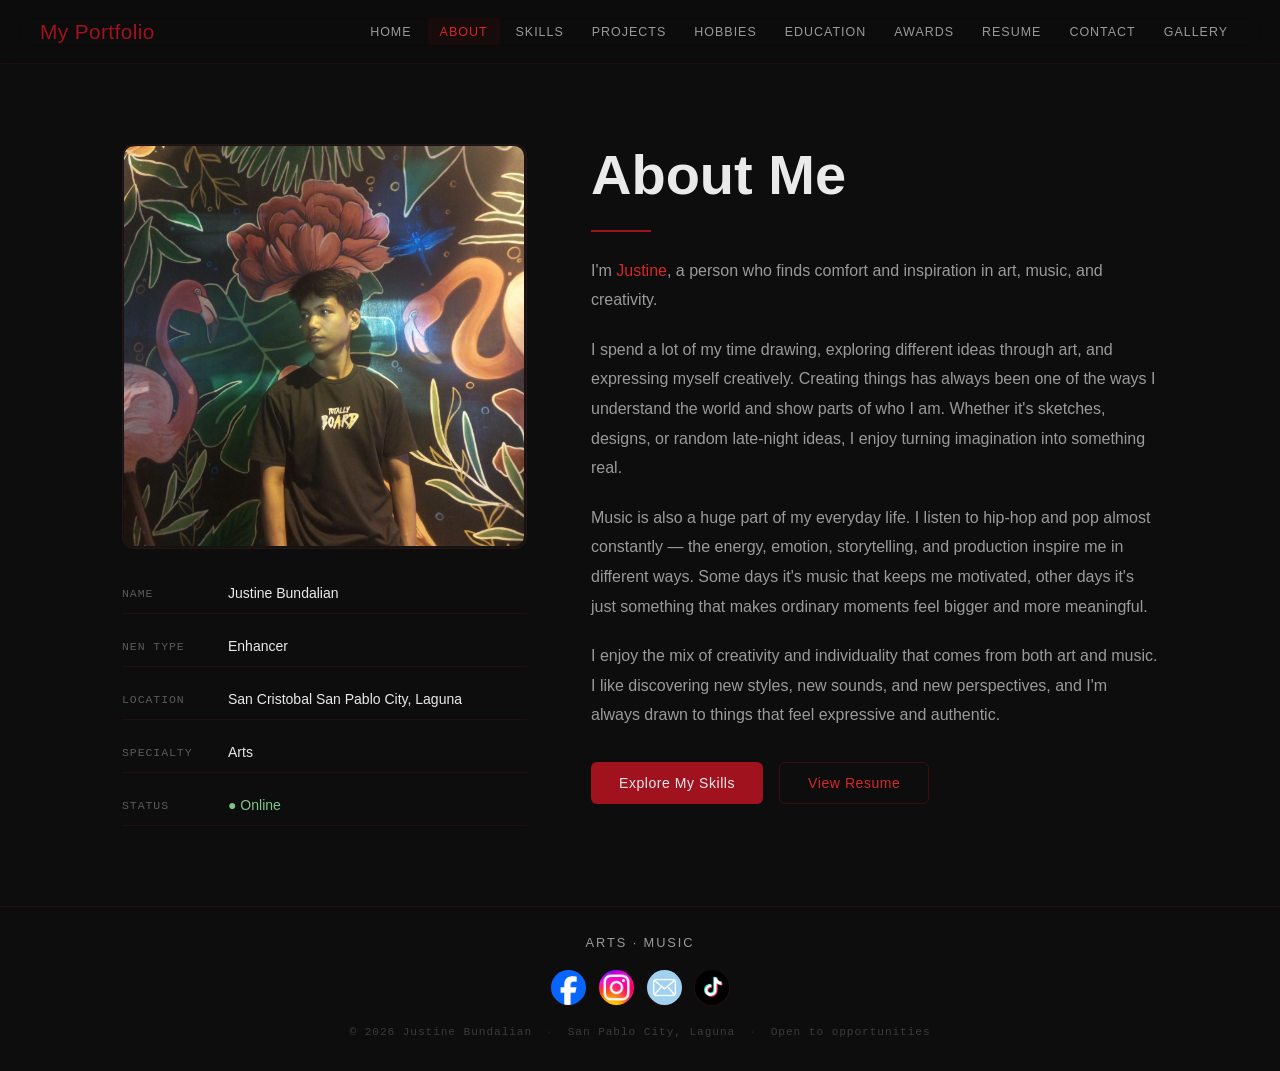
==== about.html @ 039a1b8d "Add files via upload" ====
<!DOCTYPE html>
<html lang="en">
<head>
  <meta charset="UTF-8">
  <meta name="viewport" content="width=device-width, initial-scale=1.0">
  <title>Justine's Portfolio</title>
  <link rel="stylesheet" href="index.css">
</head>
<body>

<nav>
  <div class="nav-logo"><a href="index.html" style="text-decoration:none; color:inherit;">My Portfolio</a></div>
  <ul class="nav-links" id="navLinks">
    <li><a href="index.html">Home</a></li>
    <li><a href="about.html">About</a></li>
    <li><a href="skills.html">Skills</a></li>
    <li><a href="project.html">Projects</a></li>
    <li><a href="hobbies.html">Hobbies</a></li>
    <li><a href="education.html">Education</a></li>
    <li><a href="awards.html">Awards</a></li>
    <li><a href="resume.html">Resume</a></li>
    <li><a href="contact.html">Contact</a></li>
    <li><a href="gallery.html">Gallery</a></li>
  </ul>
  <div class="hamburger" id="hamburger" onclick="toggleMenu()">
    <span></span><span></span><span></span>
  </div>
</nav>

<div class="page active" style="display:block;">
  <div class="section">
    <div class="about-layout">
      <div class="about-aside">
        <div class="about-img"><img src="me2.jfif" alt="Justine"></div>
        <div class="info-rows">
          <div class="info-row">
            <span class="info-row-label">Name</span>
            <span class="info-row-val">Justine Bundalian</span>
          </div>
          <div class="info-row">
            <span class="info-row-label">Nen Type</span>
            <span class="info-row-val">Enhancer</span>
          </div>
          <div class="info-row">
            <span class="info-row-label">Location</span>
            <span class="info-row-val">San Cristobal San Pablo City, Laguna</span>
          </div>
          <div class="info-row">
            <span class="info-row-label">Specialty</span>
            <span class="info-row-val">Arts</span>
          </div>
          <div class="info-row">
            <span class="info-row-label">Status</span>
            <span class="info-row-val" style="color:#7ec88a;">● Online</span>
          </div>
        </div>
      </div>
      <div class="about-content">
        <h2 class="page-title">About Me</h2>
        <div class="divider"></div>
        <p>I'm <strong>Justine</strong>, a person who finds comfort and inspiration in art, music, and creativity.</p>
        <p>I spend a lot of my time drawing, exploring different ideas through art, and expressing myself creatively. Creating things has always been one of the ways I understand the world and show parts of who I am. Whether it's sketches, designs, or random late-night ideas, I enjoy turning imagination into something real.</p>
        <p>Music is also a huge part of my everyday life. I listen to hip-hop and pop almost constantly — the energy, emotion, storytelling, and production inspire me in different ways. Some days it's music that keeps me motivated, other days it's just something that makes ordinary moments feel bigger and more meaningful.</p>
        <p>I enjoy the mix of creativity and individuality that comes from both art and music. I like discovering new styles, new sounds, and new perspectives, and I'm always drawn to things that feel expressive and authentic.</p>
        <div style="margin-top:2rem; display:flex; gap:1rem; flex-wrap:wrap;">
          <a href="skills.html" class="btn">Explore My Skills</a>
          <a href="resume.html" class="btn btn-outline">View Resume</a>
        </div>
      </div>
    </div>
  </div>
</div>

<footer>
  <div class="footer-inner">
    <div class="footer-tagline">Arts · Music</div>
    <div class="footer-socials">
      <a href="#" aria-label="Facebook"><img src="fb.jpg" alt=""></a>
      <a href="#" aria-label="Instagram"><img src="ig.jpg" alt=""></a>
      <a href="#" aria-label="Email"><img src="email.jpg" alt=""></a>
      <a href="#" aria-label="TikTok"><img src="tiktok.jpg" alt=""></a>
    </div>
    <div class="footer-bottom">
      © 2026 Justine Bundalian
      <span class="footer-dot">·</span>
      San Pablo City, Laguna
      <span class="footer-dot">·</span>
      Open to opportunities
    </div>
  </div>
</footer>

<script src="index.js"></script>
</body>
</html>
---- index.css ----
:root {
    --bg: #0D0D0D;
    --bg2: #111111;
    --bg3: #1A1A1A;
    --accent: #A1121F;
    --accent2: #D62828;
    --text: #EAEAEA;
    --text2: #9A9A9A;
    --text3: #5a5a5a;
    --border: rgba(161,18,31,0.15);
    --border2: rgba(161,18,31,0.3);
    --card: #141414;
    --serif: sans-serif;
    --sans: 'DM Sans', sans-serif;
    --mono: 'DM Mono', monospace;
  }

  * { margin: 0; padding: 0; box-sizing: border-box; }

  body {
    font-family: var(--sans);
    background: var(--bg);
    color: var(--text);
    min-height: 100vh;
    overflow-x: hidden;
  }

  /* ─── NAV ─── */
  nav {
    position: fixed; top: 0; left: 0; right: 0; z-index: 100;
    background: rgba(13,13,13,0.92);
    backdrop-filter: blur(12px);
    border-bottom: 1px solid var(--border);
    display: flex; align-items: center; justify-content: space-between;
    padding: 0 2.5rem;
    height: 64px;
  }

  .nav-logo {
    font-family: var(--serif);
    font-size: 1.3rem;
    color: var(--accent);
    letter-spacing: 0.02em;
    cursor: pointer;
  }

  .nav-links {
    display: flex; gap: 0.25rem; list-style: none;
    flex-wrap: wrap;
  }

  .nav-links a {
    display: block;
    padding: 0.4rem 0.75rem;
    font-size: 0.78rem;
    font-weight: 500;
    letter-spacing: 0.08em;
    text-transform: uppercase;
    color: var(--text2);
    text-decoration: none;
    border-radius: 4px;
    transition: color 0.2s, background 0.2s;
    cursor: pointer;
  }

  .nav-links a:hover, .nav-links a.active {
    color: var(--accent2);
    background: rgba(161,18,31,0.08);
  }

  .hamburger {
    display: none;
    flex-direction: column;
    gap: 5px;
    cursor: pointer;
    padding: 4px;
  }

  .hamburger span {
    width: 22px; height: 2px;
    background: var(--accent);
    border-radius: 2px;
    transition: all 0.3s;
  }

  /* ─── PAGE SYSTEM ─── */
  .page { display: none; padding-top: 64px; min-height: 100vh; }
  .page.active { display: block; }

  /* ─── SECTION WRAPPER ─── */
  .section { max-width: 1100px; margin: 0 auto; padding: 5rem 2rem; }
  .section-sm { max-width: 800px; margin: 0 auto; padding: 5rem 2rem; }

  /* ─── TYPOGRAPHY ─── */
  .eyebrow {
    font-family: var(--mono);
    font-size: 0.72rem;
    letter-spacing: 0.15em;
    text-transform: uppercase;
    color: var(--accent2);
    margin-bottom: 1rem;
  }

  h1.hero-title {
    font-family: var(--serif);
    font-size: clamp(3rem, 8vw, 6rem);
    font-weight: 700;
    line-height: 1.05;
    margin-bottom: 1.5rem;
  }

  h1.hero-title em {
    font-style: italic;
    color: var(--accent2);
  }

  h2.page-title {
    font-family: var(--serif);
    font-size: clamp(2rem, 5vw, 3.5rem);
    font-weight: 700;
    line-height: 1.1;
    margin-bottom: 0.5rem;
  }

  h2.page-title em { font-style: italic; color: var(--accent2); }

  h3.sub-title {
    font-family: var(--serif);
    font-size: 1.4rem;
    font-weight: 400;
    margin-bottom: 0.75rem;
  }

  .lead {
    font-size: 1.1rem;
    color: var(--text2);
    line-height: 1.8;
    max-width: 640px;
  }

  .divider {
    width: 60px; height: 2px;
    background: var(--accent);
    margin: 1.5rem 0;
  }

  /* ─── CARDS ─── */
  .card {
    background: var(--card);
    border: 1px solid var(--border);
    border-radius: 12px;
    padding: 1.75rem;
    transition: border-color 0.3s, transform 0.3s;
  }

  .card:hover {
    border-color: var(--border2);
    transform: translateY(-3px);
  }

  /* ─── GRID ─── */
  .grid-2 { display: grid; grid-template-columns: repeat(auto-fit, minmax(280px,1fr)); gap: 1.5rem; }
  .grid-3 { display: grid; grid-template-columns: repeat(auto-fit, minmax(220px,1fr)); gap: 1.25rem; }

  /* ─── BADGE ─── */
  .badge {
    display: inline-block;
    padding: 0.25rem 0.75rem;
    background: rgba(161,18,31,0.1);
    border: 1px solid var(--border2);
    border-radius: 20px;
    font-size: 0.75rem;
    font-family: var(--mono);
    color: var(--accent2);
    letter-spacing: 0.05em;
  }

  /* ─── BUTTON ─── */
  .btn {
    display: inline-flex; align-items: center; gap: 0.5rem;
    padding: 0.75rem 1.75rem;
    background: var(--accent);
    color: #EAEAEA;
    font-family: var(--sans);
    font-weight: 500;
    font-size: 0.875rem;
    letter-spacing: 0.04em;
    border: none; border-radius: 6px;
    cursor: pointer;
    text-decoration: none;
    transition: background 0.2s, transform 0.15s;
  }

  .btn:hover { background: var(--accent2); transform: translateY(-1px); }

  .btn-outline {
    background: transparent;
    color: var(--accent2);
    border: 1px solid var(--border2);
  }

  .btn-outline:hover { background: rgba(161,18,31,0.08); color: var(--accent2); }

  /* ═══════════════════════════════════════
     HOME PAGE
  ═══════════════════════════════════════ */
  #home {
    position: relative;
    overflow: hidden;
  }

  .home-grid {
    max-width: 1100px;
    margin: 0 auto;
    padding: 9rem 2rem 5rem;
    display: grid;
    grid-template-columns: 1fr 380px;
    gap: 4rem;
    align-items: center;
  }

  @media(max-width: 860px) {
    .home-grid { grid-template-columns: 1fr; padding: 6rem 1.5rem 3rem; }
    .home-portrait { order: -1; }
  }

  .hero-sub {
    font-size: 1.05rem;
    color: var(--text2);
    line-height: 1.75;
    margin-bottom: 2.5rem;
    max-width: 520px;
  }

  .hero-actions { display: flex; gap: 1rem; flex-wrap: wrap; }

  .hero-stats {
    display: flex; gap: 2.5rem;
    margin-top: 3rem;
    padding-top: 2rem;
    border-top: 1px solid var(--border);
    flex-wrap: wrap;
  }

  .stat-num {
    font-family: var(--serif);
    font-size: 2rem;
    color: var(--accent2);
    font-weight: 700;
  }

  .stat-label {
    font-size: 0.8rem;
    color: var(--text3);
    letter-spacing: 0.06em;
    text-transform: uppercase;
    margin-top: 0.25rem;
  }

  .home-portrait {
    position: relative;
  }

  .portrait-frame {
    width: 100%;
    aspect-ratio: 3/4;
    border-radius: 12px;
    background: linear-gradient(135deg, #1a1010 0%, #2a1010 100%);
    border: 1px solid var(--border);
    display: flex;
    align-items: center;
    justify-content: center;
    position: relative;
    overflow: hidden;
  }

  .portrait-initials {
    font-family: var(--serif);
    font-size: 7rem;
    color: var(--accent);
    font-style: italic;
    opacity: 0.6;
    user-select: none;
  }

  .portrait-accent {
    position: absolute;
    top: -20px; right: -20px;
    width: 120px; height: 120px;
    border: 2px solid var(--accent);
    border-radius: 8px;
    opacity: 0.2;
  }

  .portrait-accent2 {
    position: absolute;
    bottom: -20px; left: -20px;
    width: 80px; height: 80px;
    border: 2px solid var(--accent);
    border-radius: 50%;
    opacity: 0.15;
  }

  .bg-glow {
    position: absolute;
    width: 500px; height: 500px;
    border-radius: 50%;
    background: radial-gradient(circle, rgba(161,18,31,0.06) 0%, transparent 70%);
    top: -100px; left: -100px;
    pointer-events: none;
  }

  /* ═══════════════════════════════════════
     ABOUT PAGE
  ═══════════════════════════════════════ */
  .about-layout {
    display: grid;
    grid-template-columns: 1fr 1.4fr;
    gap: 4rem;
    align-items: start;
  }

  @media(max-width: 760px) { .about-layout { grid-template-columns: 1fr; } }

  .about-aside {
    position: sticky; top: 90px;
  }

  .about-img {
    width: 100%;
    aspect-ratio: 1;
    border-radius: 12px;
    background: var(--card);
    border: 1px solid var(--border);
    display: flex; align-items: center; justify-content: center;
    font-family: var(--serif);
    font-size: 5rem;
    color: var(--accent);
    font-style: italic;
    margin-bottom: 1.5rem;
  }

  .info-rows { display: flex; flex-direction: column; gap: 0.75rem; }

  .info-row {
    display: flex; gap: 1rem;
    font-size: 0.875rem;
    padding: 0.75rem 0;
    border-bottom: 1px solid var(--border);
  }

  .info-row-label {
    color: var(--text3);
    font-family: var(--mono);
    font-size: 0.72rem;
    letter-spacing: 0.08em;
    text-transform: uppercase;
    min-width: 90px;
    padding-top: 0.1rem;
  }

  .info-row-val { color: var(--text); }

  .about-content p {
    color: var(--text2);
    line-height: 1.85;
    margin-bottom: 1.25rem;
    font-size: 1rem;
  }

  .about-content p strong { color: var(--accent2); font-weight: 500; }

  /* ═══════════════════════════════════════
     SKILLS PAGE
  ═══════════════════════════════════════ */
  .skill-category { margin-bottom: 3rem; }

  .skill-category-title {
    font-family: var(--mono);
    font-size: 0.75rem;
    letter-spacing: 0.12em;
    text-transform: uppercase;
    color: var(--accent2);
    margin-bottom: 1.25rem;
    padding-bottom: 0.75rem;
    border-bottom: 1px solid var(--border);
  }

  .skill-item {
    display: flex; align-items: center; gap: 1rem;
    margin-bottom: 1rem;
  }

  .skill-name {
    min-width: 160px;
    font-size: 0.9rem;
    color: var(--text);
  }

  .skill-bar-wrap {
    flex: 1;
    height: 4px;
    background: var(--bg3);
    border-radius: 2px;
    overflow: hidden;
  }

  .skill-bar {
    height: 100%;
    background: linear-gradient(90deg, var(--accent), var(--accent2));
    border-radius: 2px;
    width: 0;
    transition: width 1s cubic-bezier(0.4, 0, 0.2, 1);
  }

  .skill-pct {
    font-family: var(--mono);
    font-size: 0.72rem;
    color: var(--text3);
    min-width: 36px;
    text-align: right;
  }

  .tech-chips { display: flex; flex-wrap: wrap; gap: 0.5rem; margin-top: 0.75rem; }

  .tech-chip {
    padding: 0.35rem 0.9rem;
    background: var(--bg3);
    border: 1px solid var(--border);
    border-radius: 6px;
    font-size: 0.8rem;
    font-family: var(--mono);
    color: var(--text2);
    transition: border-color 0.2s, color 0.2s;
  }

  .tech-chip:hover { border-color: var(--accent2); color: var(--accent2); }

  /* ═══════════════════════════════════════
     PROJECTS PAGE
  ═══════════════════════════════════════ */
  .project-card {
    background: var(--card);
    border: 1px solid var(--border);
    border-radius: 12px;
    overflow: hidden;
    transition: border-color 0.3s, transform 0.3s;
  }

  .project-card:hover { border-color: var(--border2); transform: translateY(-4px); }

  .project-thumb {
    height: 200px;
    background: var(--bg3);
    display: flex; align-items: center; justify-content: center;
    font-size: 3rem;
    border-bottom: 1px solid var(--border);
    position: relative;
    overflow: hidden;
  }

  .project-thumb-num {
    font-family: var(--serif);
    font-size: 6rem;
    color: var(--accent);
    opacity: 0.08;
    position: absolute;
    font-style: italic;
  }

  .project-icon { font-size: 2.5rem; position: relative; }

  .project-body { padding: 1.5rem; }

  .project-tags { display: flex; flex-wrap: wrap; gap: 0.4rem; margin-bottom: 0.75rem; }

  .project-title {
    font-family: var(--serif);
    font-size: 1.25rem;
    margin-bottom: 0.5rem;
    color: var(--text);
  }

  .project-desc {
    font-size: 0.875rem;
    color: var(--text2);
    line-height: 1.7;
    margin-bottom: 1.25rem;
  }

  .project-link {
    font-size: 0.8rem;
    font-family: var(--mono);
    color: var(--accent2);
    text-decoration: none;
    letter-spacing: 0.05em;
    display: inline-flex; align-items: center; gap: 0.4rem;
  }

  .project-link:hover { color: var(--accent); }

  /* ═══════════════════════════════════════
     HOBBIES PAGE
  ═══════════════════════════════════════ */
  .hobby-card {
    background: var(--card);
    border: 1px solid var(--border);
    border-radius: 12px;
    padding: 2rem;
    text-align: center;
    transition: border-color 0.3s, transform 0.3s;
  }

  .hobby-card:hover { border-color: var(--border2); transform: translateY(-3px); }

  .hobby-icon {
    font-size: 2.5rem;
    margin-bottom: 1rem;
    display: block;
  }

  .hobby-name {
    font-family: var(--serif);
    font-size: 1.1rem;
    margin-bottom: 0.5rem;
  }

  .hobby-desc {
    font-size: 0.85rem;
    color: var(--text2);
    line-height: 1.65;
  }

  /* ═══════════════════════════════════════
     EDUCATION PAGE
  ═══════════════════════════════════════ */
  .timeline { position: relative; padding-left: 2rem; }

  .timeline::before {
    content: '';
    position: absolute;
    left: 0; top: 0; bottom: 0;
    width: 1px;
    background: var(--border2);
  }

  .timeline-item {
    position: relative;
    margin-bottom: 2.5rem;
    padding-bottom: 2.5rem;
    border-bottom: 1px solid var(--border);
  }

  .timeline-item:last-child { border-bottom: none; }

  .timeline-dot {
    position: absolute;
    left: -2rem;
    top: 0.25rem;
    width: 10px; height: 10px;
    border-radius: 50%;
    background: var(--accent);
    transform: translateX(-4.5px);
    box-shadow: 0 0 0 4px rgba(161,18,31,0.15);
  }

  .timeline-date {
    font-family: var(--mono);
    font-size: 0.72rem;
    letter-spacing: 0.1em;
    color: var(--accent2);
    margin-bottom: 0.5rem;
  }

  .timeline-title {
    font-family: var(--serif);
    font-size: 1.3rem;
    margin-bottom: 0.25rem;
  }

  .timeline-sub {
    font-size: 0.9rem;
    color: var(--text2);
    margin-bottom: 0.75rem;
  }

  .timeline-desc {
    font-size: 0.875rem;
    color: var(--text3);
    line-height: 1.7;
  }

  /* ═══════════════════════════════════════
     ACHIEVEMENTS PAGE
  ═══════════════════════════════════════ */
  .achievement-card {
    background: var(--card);
    border: 1px solid var(--border);
    border-radius: 12px;
    padding: 1.5rem;
    display: flex;
    gap: 1.25rem;
    align-items: flex-start;
    transition: border-color 0.3s;
  }

  .achievement-card:hover { border-color: var(--border2); }

  .achievement-icon-wrap {
    width: 48px; height: 48px;
    border-radius: 10px;
    background: rgba(161,18,31,0.1);
    border: 1px solid var(--border2);
    display: flex; align-items: center; justify-content: center;
    font-size: 1.4rem;
    flex-shrink: 0;
  }

  .achievement-year {
    font-family: var(--mono);
    font-size: 0.7rem;
    color: var(--accent2);
    letter-spacing: 0.1em;
    margin-bottom: 0.25rem;
  }

  .achievement-title {
    font-weight: 500;
    margin-bottom: 0.3rem;
    font-size: 1rem;
  }

  .achievement-desc {
    font-size: 0.85rem;
    color: var(--text2);
    line-height: 1.6;
  }

  /* ═══════════════════════════════════════
     RESUME PAGE
  ═══════════════════════════════════════ */
  .resume-header {
    background: var(--card);
    border: 1px solid var(--border);
    border-radius: 12px;
    padding: 2.5rem;
    text-align: center;
    margin-bottom: 2rem;
  }

  .resume-name {
    font-family: var(--serif);
    font-size: 2.5rem;
    color: var(--accent2);
    margin-bottom: 0.25rem;
  }

  .resume-role {
    font-size: 1rem;
    color: var(--text2);
    margin-bottom: 1.25rem;
  }

  .resume-contacts {
    display: flex; flex-wrap: wrap; gap: 1rem;
    justify-content: center;
    font-size: 0.8rem;
    font-family: var(--mono);
    color: var(--text3);
  }

  .resume-section {
    background: var(--card);
    border: 1px solid var(--border);
    border-radius: 12px;
    padding: 2rem;
    margin-bottom: 1.5rem;
  }

  .resume-section-title {
    font-family: var(--mono);
    font-size: 0.72rem;
    letter-spacing: 0.12em;
    text-transform: uppercase;
    color: var(--accent2);
    margin-bottom: 1.25rem;
    padding-bottom: 0.75rem;
    border-bottom: 1px solid var(--border);
  }

  .resume-entry { margin-bottom: 1.25rem; }
  .resume-entry:last-child { margin-bottom: 0; }

  .resume-entry-header {
    display: flex; justify-content: space-between; align-items: flex-start;
    gap: 1rem; flex-wrap: wrap; margin-bottom: 0.3rem;
  }

  .resume-entry-title { font-weight: 500; font-size: 0.95rem; }
  .resume-entry-date { font-family: var(--mono); font-size: 0.72rem; color: var(--text3); }
  .resume-entry-sub { font-size: 0.85rem; color: var(--text2); margin-bottom: 0.5rem; }
  .resume-entry-points { list-style: none; }

  .resume-entry-points li {
    font-size: 0.85rem;
    color: var(--text3);
    padding: 0.2rem 0;
    padding-left: 1rem;
    position: relative;
  }

  .resume-entry-points li::before {
    content: '—';
    position: absolute; left: 0;
    color: var(--accent);
  }

  .download-area {
    text-align: center;
    padding: 2.5rem;
    background: var(--card);
    border: 1px solid var(--border);
    border-radius: 12px;
    margin-bottom: 2rem;
  }

  /* ═══════════════════════════════════════
     CONTACT PAGE
  ═══════════════════════════════════════ */
  .contact-layout {
    display: grid;
    grid-template-columns: 1fr 1.5fr;
    gap: 3rem;
    align-items: start;
  }

  @media(max-width: 760px) { .contact-layout { grid-template-columns: 1fr; } }

  .contact-item {
    display: flex; gap: 1rem; align-items: flex-start;
    margin-bottom: 1.5rem;
  }

  .contact-icon {
    width: 40px; height: 40px;
    background: rgba(161,18,31,0.08);
    border: 1px solid var(--border);
    border-radius: 8px;
    display: flex; align-items: center; justify-content: center;
    font-size: 1.1rem;
    flex-shrink: 0;
  }

  .contact-icon img {
    border-radius: 6px;
    width: 37px;
    height: 37px;
  }

  .contact-label {
    font-family: var(--mono);
    font-size: 0.7rem;
    letter-spacing: 0.1em;
    color: var(--text3);
    text-transform: uppercase;
    margin-bottom: 0.2rem;
  }

  .contact-val { font-size: 0.95rem; color: var(--text); }

  .form-group { margin-bottom: 1.25rem; }

  label {
    display: block;
    font-family: var(--mono);
    font-size: 0.72rem;
    letter-spacing: 0.1em;
    text-transform: uppercase;
    color: var(--text3);
    margin-bottom: 0.5rem;
  }

  input, textarea {
    width: 100%;
    background: var(--bg3);
    border: 1px solid var(--border);
    border-radius: 6px;
    color: var(--text);
    font-family: var(--sans);
    font-size: 0.9rem;
    padding: 0.75rem 1rem;
    outline: none;
    transition: border-color 0.2s;
  }

  input:focus, textarea:focus { border-color: var(--accent2); }

  textarea { min-height: 120px; resize: vertical; }

  .form-success {
    display: none;
    text-align: center;
    padding: 2rem;
    color: var(--accent2);
    font-family: var(--serif);
    font-size: 1.2rem;
  }

  /* ═══════════════════════════════════════
     GALLERY PAGE
  ═══════════════════════════════════════ */
  .gallery-grid {
    display: grid;
    grid-template-columns: repeat(auto-fill, minmax(260px, 1fr));
    gap: 1rem;
  }

  .gallery-item {
    border-radius: 10px;
    overflow: hidden;
    border: 1px solid var(--border);
    background: var(--card);
    cursor: pointer;
    transition: transform 0.3s, border-color 0.3s;
  }

  .gallery-item:hover { transform: scale(1.02); border-color: var(--border2); }

  .gallery-thumb {
    width: 100%;
    aspect-ratio: 4/3;
    background: var(--bg3);
    display: flex; align-items: center; justify-content: center;
    font-size: 2.5rem;
    position: relative;
    overflow: hidden;
  }

  .gallery-thumb-bg {
    position: absolute; inset: 0;
    opacity: 0.08;
    display: flex; align-items: center; justify-content: center;
    font-family: var(--serif);
    font-size: 7rem;
    color: var(--accent);
    font-style: italic;
    pointer-events: none;
  }

  .gallery-icon { position: relative; z-index: 1; }

  .gallery-caption {
    padding: 0.9rem 1rem;
    border-top: 1px solid var(--border);
  }

  .gallery-caption-title {
    font-size: 0.9rem;
    font-weight: 500;
    margin-bottom: 0.2rem;
  }

  .gallery-caption-sub {
    font-size: 0.78rem;
    color: var(--text3);
    font-family: var(--mono);
  }

  /* ─── LIGHTBOX ─── */
  .lightbox {
    display: none;
    position: fixed; inset: 0; z-index: 1000;
    background: rgba(5,0,0,0.95);
    align-items: center; justify-content: center;
  }

  .lightbox.open { display: flex; }

  .lightbox-inner {
    max-width: 640px;
    width: 90%;
    text-align: center;
  }

  .lightbox-img {
    width: 100%;
    aspect-ratio: 4/3;
    border-radius: 12px;
    background: var(--bg3);
    display: flex; align-items: center; justify-content: center;
    font-size: 5rem;
    margin-bottom: 1rem;
    border: 1px solid var(--border);
  }

  .lightbox-title {
    font-family: var(--serif);
    font-size: 1.3rem;
    color: var(--accent2);
    margin-bottom: 0.5rem;
  }

  .lightbox-close {
    position: absolute; top: 1.5rem; right: 1.5rem;
    background: var(--card);
    border: 1px solid var(--border);
    color: var(--text2);
    width: 40px; height: 40px;
    border-radius: 50%;
    cursor: pointer;
    font-size: 1.2rem;
    display: flex; align-items: center; justify-content: center;
    transition: color 0.2s, border-color 0.2s;
  }

  .lightbox-close:hover { color: var(--accent2); border-color: var(--accent2); }

footer {
  margin-top: auto;
  padding: 2.5rem 2rem 2rem;
  border-top: 1px solid rgba(161,18,31,0.15);
  display: flex;
  flex-direction: column;
  align-items: center;
  gap: 1.25rem;
  text-align: center;
}

.footer-inner {
  width: 100%;
  max-width: 900px;
  display: flex;
  flex-direction: column;
  align-items: center;
  gap: 1.25rem;
}

.footer-tagline {
  font-family: 'DM Sans', sans-serif;
  font-size: 0.8rem;
  letter-spacing: 0.15em;
  text-transform: uppercase;
  color: var(--text2);
  margin-top: -0.75rem;
}

.footer-links {
  display: flex;
  gap: 0.25rem;
  flex-wrap: wrap;
  justify-content: center;
}

.footer-links a {
  font-family: 'DM Sans', sans-serif;
  font-size: 0.8rem;
  color: var(--text2);
  text-decoration: none;
  padding: 0.35rem 0.75rem;
  border-radius: 999px;
  border: 1px solid transparent;
  transition: color 0.2s, border-color 0.2s;
  cursor: pointer;
}

.footer-links a:hover {
  color: var(--accent2);
  border-color: var(--accent2);
}

.footer-socials {
  display: flex;
  gap: 0.75rem;
  align-items: center;
}

.footer-socials a {
  width: 36px;
  height: 36px;
  display: flex;
  align-items: center;
  justify-content: center;
  border-radius: 50%;
  border: 1px solid rgba(161,18,31,0.2);
  color: var(--text2);
  text-decoration: none;
  font-size: 0.85rem;
  transition: color 0.2s, border-color 0.2s, transform 0.2s;
}

.footer-socials img {
  border-radius: 50px;
  width: 35px;
  height: 35px;
}

.footer-socials a:hover {
  color: var(--accent2);
  border-color: var(--accent2);
  transform: translateY(-2px);
}

.footer-bottom {
  font-family: 'DM Mono', monospace;
  font-size: 0.7rem;
  color: var(--text3);
  letter-spacing: 0.08em;
  opacity: 0.6;
}

.footer-dot {
  margin: 0 0.4rem;
  opacity: 0.4;
}

@media (max-width: 600px) {
  footer {
    padding: 2rem 1.25rem 1.5rem;
  }
  .footer-links a {
    font-size: 0.75rem;
    padding: 0.3rem 0.6rem;
  }
}

  /* ─── MOBILE NAV ─── */
  @media(max-width: 820px) {
    nav { padding: 0 1.25rem; }
    .hamburger { display: flex; }
    .nav-links {
      display: none;
      position: fixed;
      top: 64px; left: 0; right: 0;
      background: rgba(13,13,13,0.98);
      flex-direction: column;
      padding: 1rem;
      border-bottom: 1px solid var(--border);
    }
    .nav-links.open { display: flex; }
    .nav-links a { padding: 0.6rem 1rem; }
  }

  /* ─── ANIMATIONS ─── */
  @keyframes fadeUp {
    from { opacity: 0; transform: translateY(20px); }
    to { opacity: 1; transform: translateY(0); }
  }

  .fade-up { animation: fadeUp 0.6s ease both; }
  .fade-up-2 { animation: fadeUp 0.6s 0.15s ease both; }
  .fade-up-3 { animation: fadeUp 0.6s 0.3s ease both; }
  .fade-up-4 { animation: fadeUp 0.6s 0.45s ease both; }

  .portrait-initials img {
    width: 350px;
    height: fit-content;
  }

  .about-img img {
    width: 400px;
    height: 400px;
    border-radius: 10px;
  }

.lightbox {
  position: fixed;
  inset: 0;
  background: rgba(0,0,0,0.85);
  display: flex;
  justify-content: center;
  align-items: center;
  padding: 2rem;
  z-index: 999;
  opacity: 0;
  visibility: hidden;
  transition: 0.3s;
}

.lightbox.open {
  opacity: 1;
  visibility: visible;
}

.lightbox-inner {
  background: #111;
  width: 100%;
  max-width: 600px;
  max-height: 90vh;
  overflow-y: auto;
  padding: 1.5rem;
  border-radius: 16px;
}

.lightbox-inner img {
  display: block;
}

.lightbox-close {
  position: absolute;
  top: 20px;
  right: 20px;
  border: none;
  background: transparent;
  color: white;
  font-size: 2rem;
  cursor: pointer;
}

#lightboxImg {
  width: 100%;
  aspect-ratio: 1 / 1; /* forces square */
  object-fit: cover;  /* crops image to fit */
  border-radius: 12px;
  display: block;
}
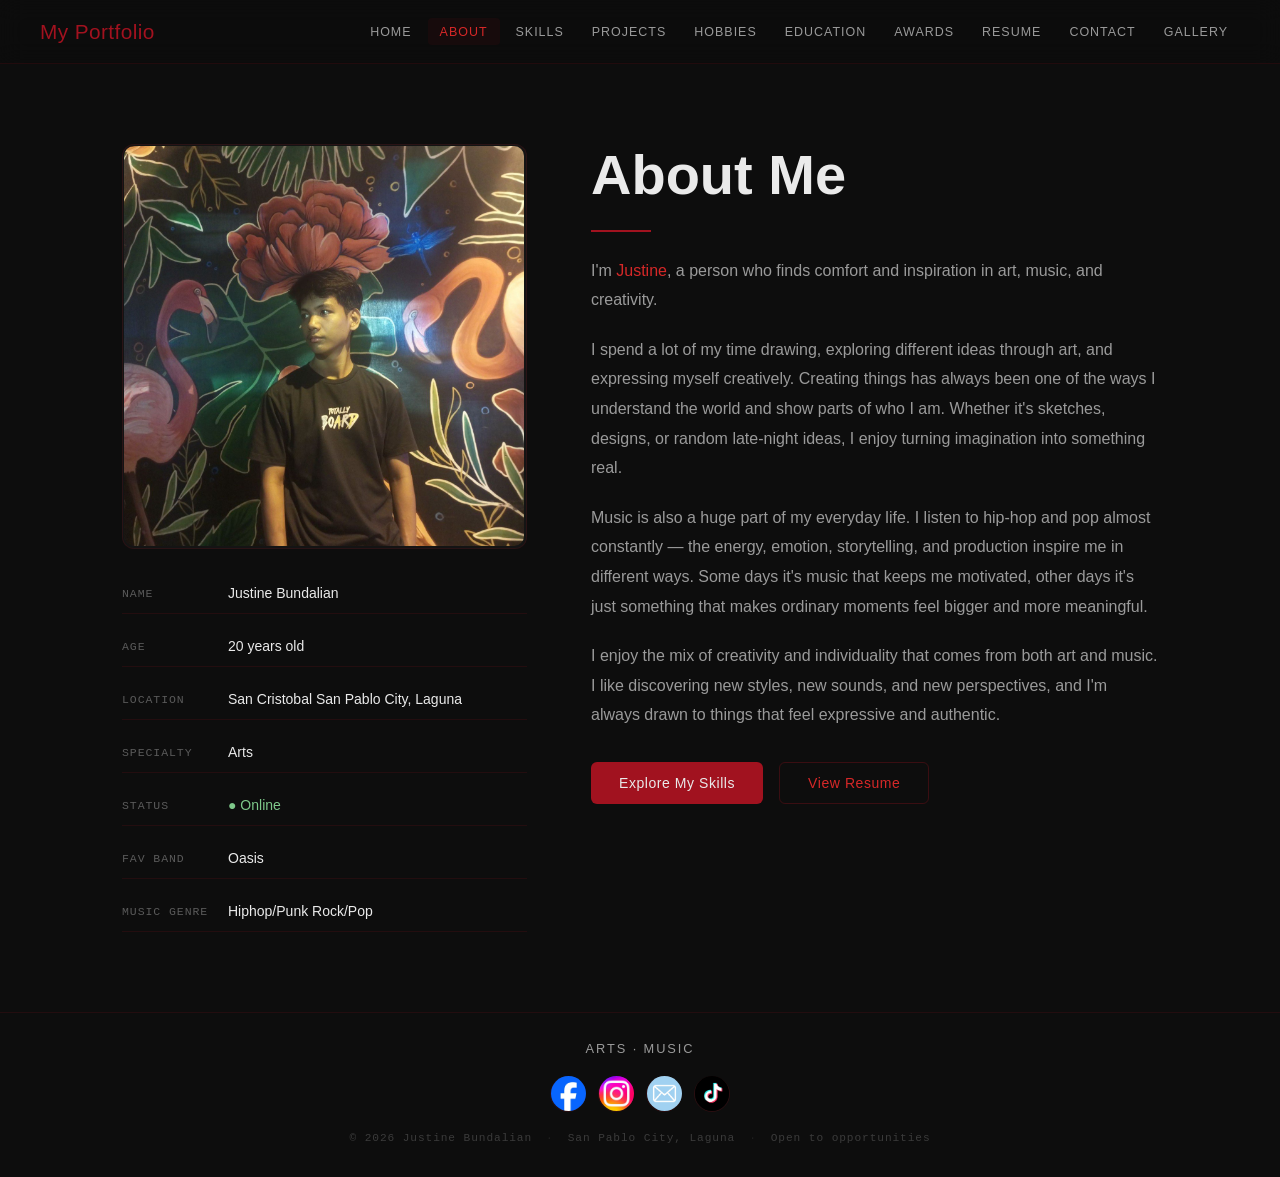
==== commit aaf25f8b: "Update about.html" ====
--- a/about.html
+++ b/about.html
@@ -38,8 +38,8 @@
             <span class="info-row-val">Justine Bundalian</span>
           </div>
           <div class="info-row">
-            <span class="info-row-label">Nen Type</span>
-            <span class="info-row-val">Enhancer</span>
+            <span class="info-row-label">Age</span>
+            <span class="info-row-val">20 years old</span>
           </div>
           <div class="info-row">
             <span class="info-row-label">Location</span>
@@ -52,6 +52,14 @@
           <div class="info-row">
             <span class="info-row-label">Status</span>
             <span class="info-row-val" style="color:#7ec88a;">● Online</span>
+          </div>
+          <div class="info-row">
+            <span class="info-row-label">Fav Band</span>
+            <span class="info-row-val">Oasis</span>
+          </div>
+          <div class="info-row">
+            <span class="info-row-label">Music Genre</span>
+            <span class="info-row-val">Hiphop/Punk Rock/Pop</span>
           </div>
         </div>
       </div>
@@ -92,4 +100,4 @@
 
 <script src="index.js"></script>
 </body>
-</html>+</html>
--- a/index.css
+++ b/index.css
@@ -440,37 +440,49 @@
      PROJECTS PAGE
   ═══════════════════════════════════════ */
   .project-card {
-    background: var(--card);
-    border: 1px solid var(--border);
-    border-radius: 12px;
-    overflow: hidden;
-    transition: border-color 0.3s, transform 0.3s;
-  }
-
-  .project-card:hover { border-color: var(--border2); transform: translateY(-4px); }
-
-  .project-thumb {
-    height: 200px;
-    background: var(--bg3);
-    display: flex; align-items: center; justify-content: center;
-    font-size: 3rem;
-    border-bottom: 1px solid var(--border);
-    position: relative;
-    overflow: hidden;
-  }
-
-  .project-thumb-num {
-    font-family: var(--serif);
-    font-size: 6rem;
-    color: var(--accent);
-    opacity: 0.08;
-    position: absolute;
-    font-style: italic;
-  }
-
-  .project-icon { font-size: 2.5rem; position: relative; }
-
-  .project-body { padding: 1.5rem; }
+  background: var(--card);
+  border: 1px solid var(--border);
+  border-radius: 16px;
+  overflow: hidden;
+  transition: border-color 0.3s, transform 0.3s;
+
+  /* MAKE CARD BIGGER */
+  max-width: 500px;
+  width: 100%;
+  margin: 0 auto;
+}
+
+.project-card:hover {
+  border-color: var(--border2);
+  transform: translateY(-4px);
+}
+
+.project-thumb {
+  height: 320px; /* BIGGER IMAGE AREA */
+  background: var(--bg3);
+  position: relative;
+  overflow: hidden;
+  display: flex;
+  align-items: center;
+  justify-content: center;
+}
+
+.project-thumb-img {
+  width: 100%;
+  height: 100%;
+
+  /* IMAGE FITS PROPERLY */
+  object-fit: contain;
+
+  /* optional */
+  background: #111;
+  padding: 10px;
+  display: block;
+}
+
+.project-body {
+  padding: 2rem;
+}
 
   .project-tags { display: flex; flex-wrap: wrap; gap: 0.4rem; margin-bottom: 0.75rem; }
 
@@ -1112,4 +1124,4 @@
   object-fit: cover;  /* crops image to fit */
   border-radius: 12px;
   display: block;
-}+}
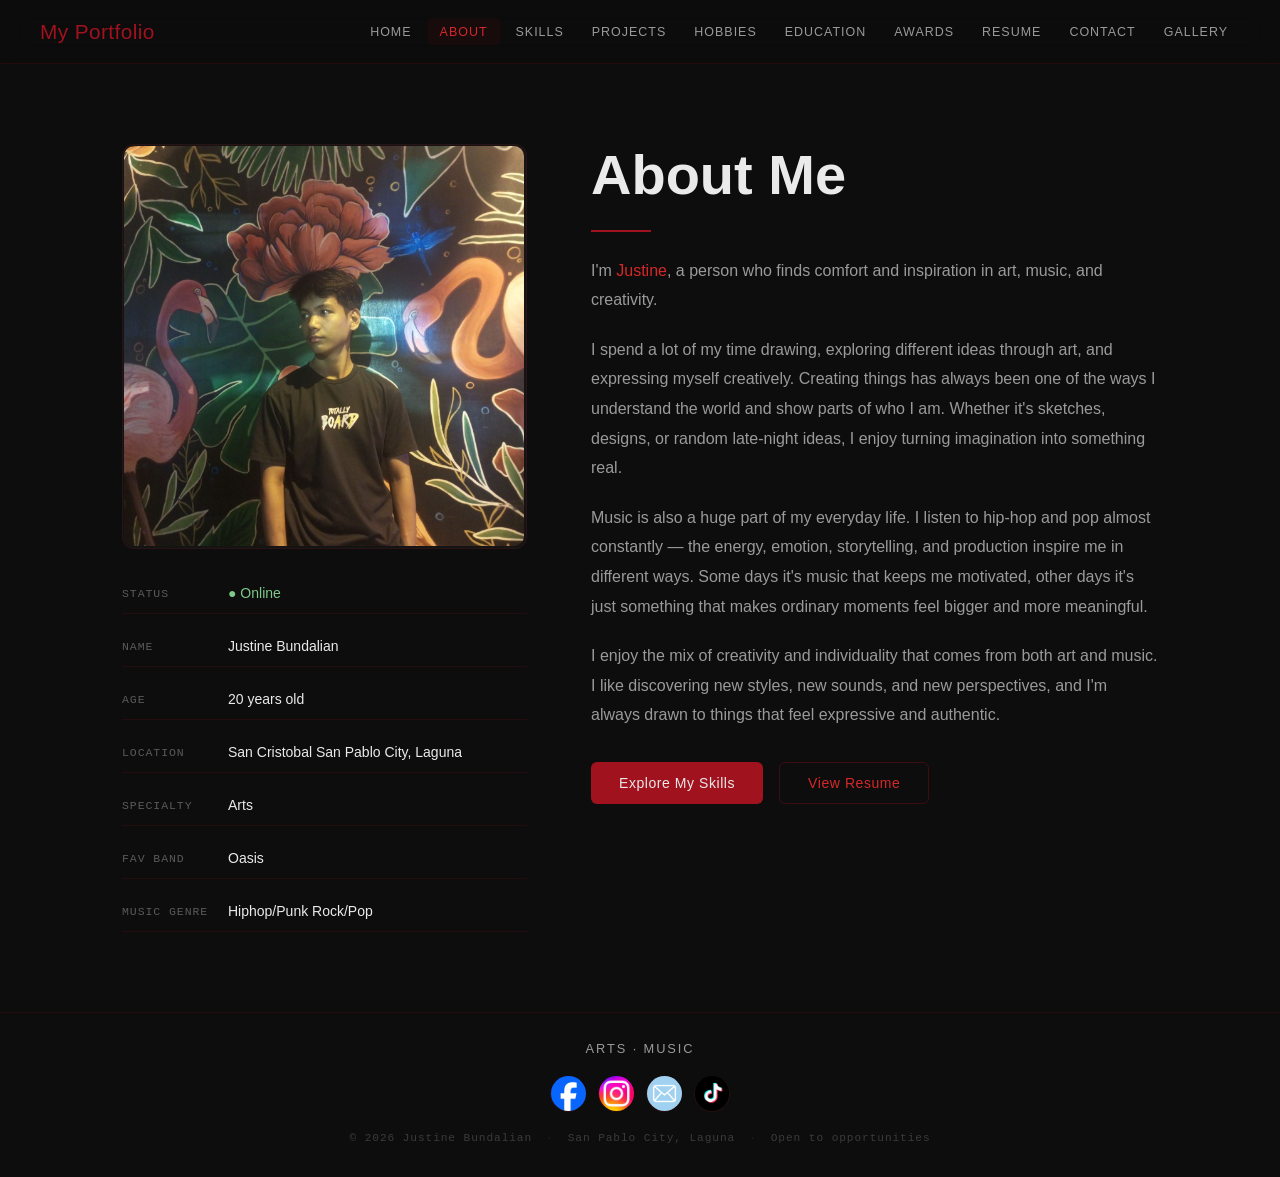
==== commit 59b7d3e7: "Update about.html" ====
--- a/about.html
+++ b/about.html
@@ -34,6 +34,10 @@
         <div class="about-img"><img src="me2.jfif" alt="Justine"></div>
         <div class="info-rows">
           <div class="info-row">
+            <span class="info-row-label">Status</span>
+            <span class="info-row-val" style="color:#7ec88a;">● Online</span>
+          </div>
+          <div class="info-row">
             <span class="info-row-label">Name</span>
             <span class="info-row-val">Justine Bundalian</span>
           </div>
@@ -48,10 +52,6 @@
           <div class="info-row">
             <span class="info-row-label">Specialty</span>
             <span class="info-row-val">Arts</span>
-          </div>
-          <div class="info-row">
-            <span class="info-row-label">Status</span>
-            <span class="info-row-val" style="color:#7ec88a;">● Online</span>
           </div>
           <div class="info-row">
             <span class="info-row-label">Fav Band</span>
